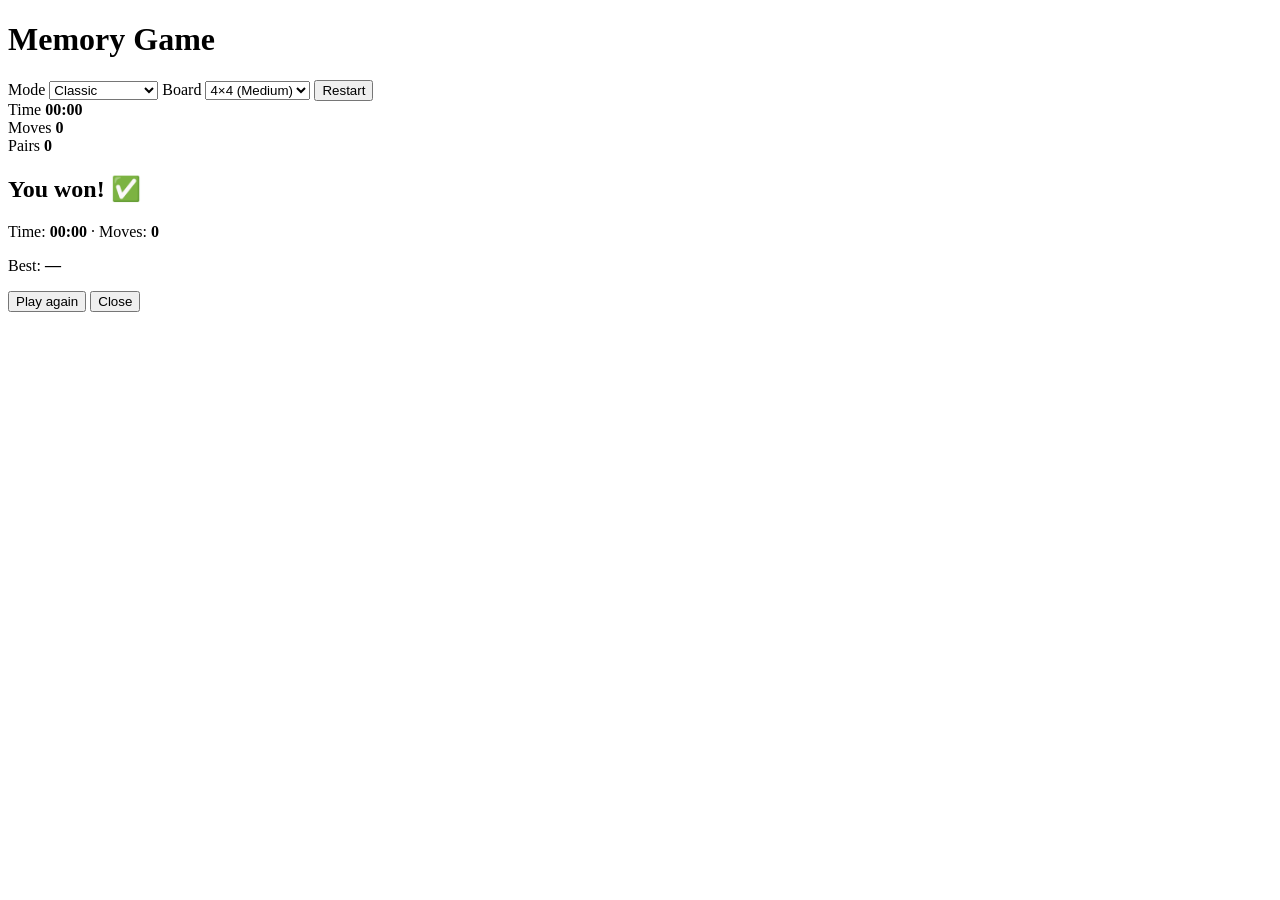
==== games/memory/index.html @ 734ac916 "Add initial HTML structure for Memory Game" ====
<!doctype html>
<html lang="en">
  <head>
    <meta charset="UTF-8" />
    <meta name="viewport" content="width=device-width, initial-scale=1.0" />
    <title>Memory Game</title>
    <link rel="stylesheet" href="../../css/site.css">
    <link rel="stylesheet" href="style.css">
  </head>
  <body>
    <header class="top">
      <h1>Memory Game</h1>

      <div class="controls">
        <label class="control">
          <span>Mode</span>
          <select id="mode">
            <option value="classic">Classic</option>
            <option value="moves">Limited Moves</option>
            <option value="time">Beat the Clock</option>
          </select>
        </label>

        <label class="control">
          <span>Board</span>
          <select id="boardSize">
            <option value="4x2">4×2 (Easy)</option>
            <option value="4x4" selected>4×4 (Medium)</option>
            <option value="6x4">6×4 (Hard)</option>
          </select>
        </label>

        <button id="restartBtn" class="btn">Restart</button>
      </div>

      <div class="stats">
        <div class="stat">
          <span>Time</span>
          <strong id="time">00:00</strong>
        </div>
        <div class="stat">
          <span>Moves</span>
          <strong id="moves">0</strong>
        </div>
        <div class="stat">
          <span>Pairs</span>
          <strong id="pairs">0</strong>
        </div>
      </div>
    </header>

    <main>
      <section
        id="gameBoard"
        class="board"
        aria-label="Memory game board"
      ></section>
    </main>
    <!-- Win Modal -->
    <div
      id="winModal"
      class="modal hidden"
      role="dialog"
      aria-modal="true"
      aria-labelledby="winTitle"
    >
      <div class="modal-card">
        <h2 id="winTitle">You won! ✅</h2>

        <p class="modal-text">
          Time: <strong id="winTime">00:00</strong> · Moves:
          <strong id="winMoves">0</strong>
        </p>

        <p class="modal-text">Best: <strong id="bestScore">—</strong></p>

        <div class="modal-actions">
          <button id="playAgainBtn" class="btn">Play again</button>
          <button id="closeModalBtn" class="btn btn-light">Close</button>
        </div>
      </div>
    </div>

    <script src="script.js"></script>
  </body>
</html>
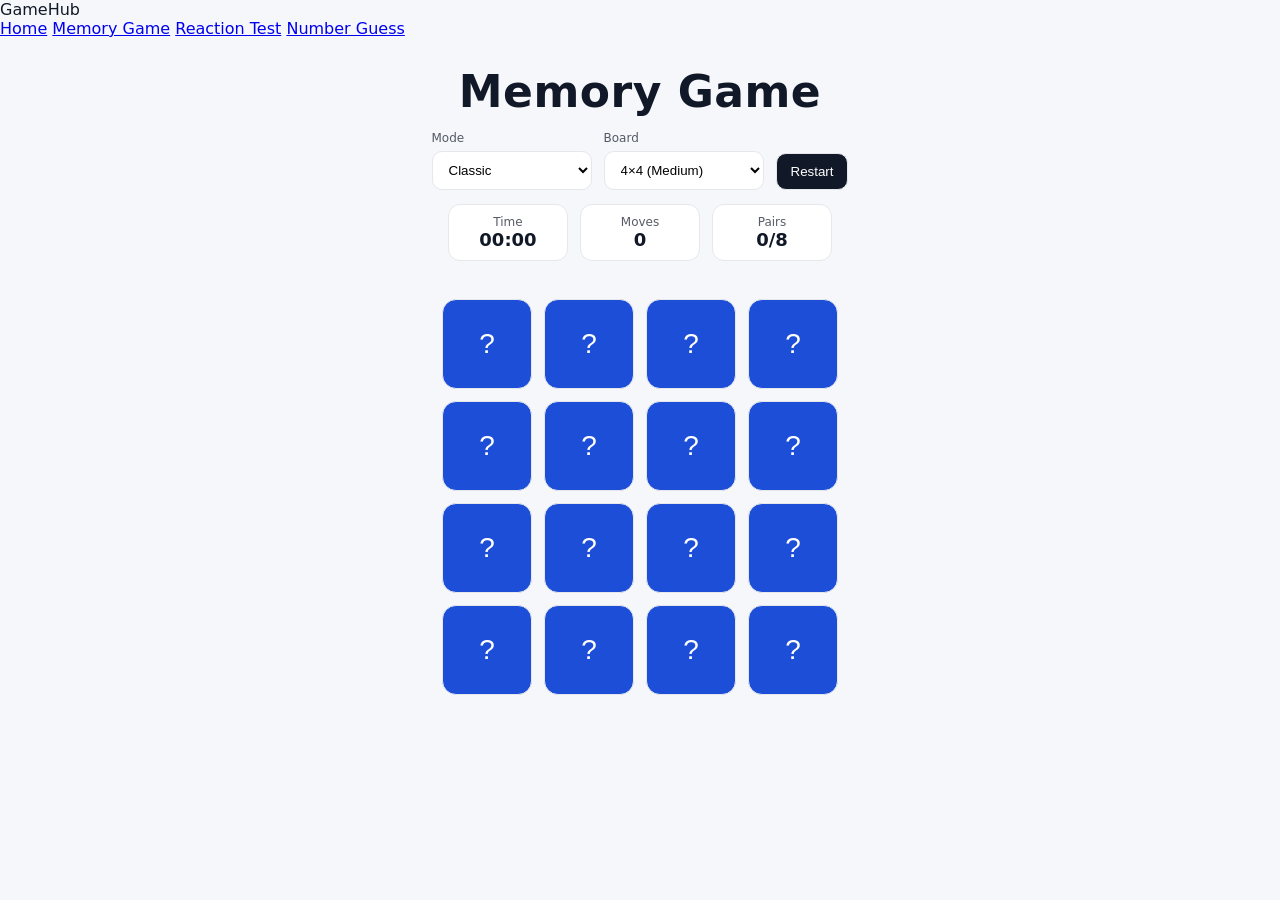
==== commit 233a8009: "Update index.html" ====
--- a/games/memory/index.html
+++ b/games/memory/index.html
@@ -7,80 +7,75 @@
     <link rel="stylesheet" href="../../css/site.css">
     <link rel="stylesheet" href="style.css">
   </head>
-  <body>
-    <header class="top">
-      <h1>Memory Game</h1>
+<body>
+  <div class="layout">
+    <aside class="sidebar">
+      <div class="brand">GameHub</div>
+      <nav class="nav">
+        <a href="../../index.html">Home</a>
+        <a href="../memory/index.html">Memory Game</a>
+        <a href="../reaction/index.html">Reaction Test</a>
+        <a href="../guess/index.html">Number Guess</a>
+      </nav>
+    </aside>
 
-      <div class="controls">
-        <label class="control">
-          <span>Mode</span>
-          <select id="mode">
-            <option value="classic">Classic</option>
-            <option value="moves">Limited Moves</option>
-            <option value="time">Beat the Clock</option>
-          </select>
-        </label>
+    <main class="main">
+      <div class="container">
 
-        <label class="control">
-          <span>Board</span>
-          <select id="boardSize">
-            <option value="4x2">4×2 (Easy)</option>
-            <option value="4x4" selected>4×4 (Medium)</option>
-            <option value="6x4">6×4 (Hard)</option>
-          </select>
-        </label>
+        <!-- YOUR MEMORY GAME UI STARTS HERE -->
+        <header class="top">
+          <h1>Memory Game</h1>
 
-        <button id="restartBtn" class="btn">Restart</button>
+          <div class="controls">
+            <label class="control">
+              <span>Mode</span>
+              <select id="mode">
+                <option value="classic">Classic</option>
+                <option value="moves">Limited Moves</option>
+                <option value="time">Beat the Clock</option>
+              </select>
+            </label>
+
+            <label class="control">
+              <span>Board</span>
+              <select id="boardSize">
+                <option value="4x2">4×2 (Easy)</option>
+                <option value="4x4" selected>4×4 (Medium)</option>
+                <option value="6x4">6×4 (Hard)</option>
+              </select>
+            </label>
+
+            <button id="restartBtn" class="btn">Restart</button>
+          </div>
+
+          <div class="stats">
+            <div class="stat"><span>Time</span><strong id="time">00:00</strong></div>
+            <div class="stat"><span>Moves</span><strong id="moves">0</strong></div>
+            <div class="stat"><span>Pairs</span><strong id="pairs">0/0</strong></div>
+          </div>
+        </header>
+
+        <section id="gameBoard" class="board" aria-label="Memory game board"></section>
+
+        <!-- your modal (if you have it) can stay here -->
+        <div id="winModal" class="modal hidden" role="dialog" aria-modal="true" aria-labelledby="winTitle">
+          <div class="modal-card">
+            <h2 id="winTitle">You won! ✅</h2>
+            <p class="modal-text">Time: <strong id="winTime">00:00</strong> · Moves: <strong id="winMoves">0</strong></p>
+            <p class="modal-text">Best: <strong id="bestScore">—</strong></p>
+            <div class="modal-actions">
+              <button id="playAgainBtn" class="btn">Play again</button>
+              <button id="closeModalBtn" class="btn btn-light">Close</button>
+            </div>
+          </div>
+        </div>
+
+        <!-- YOUR MEMORY GAME UI ENDS HERE -->
+
       </div>
+    </main>
+  </div>
 
-      <div class="stats">
-        <div class="stat">
-          <span>Time</span>
-          <strong id="time">00:00</strong>
-        </div>
-        <div class="stat">
-          <span>Moves</span>
-          <strong id="moves">0</strong>
-        </div>
-        <div class="stat">
-          <span>Pairs</span>
-          <strong id="pairs">0</strong>
-        </div>
-      </div>
-    </header>
-
-    <main>
-      <section
-        id="gameBoard"
-        class="board"
-        aria-label="Memory game board"
-      ></section>
-    </main>
-    <!-- Win Modal -->
-    <div
-      id="winModal"
-      class="modal hidden"
-      role="dialog"
-      aria-modal="true"
-      aria-labelledby="winTitle"
-    >
-      <div class="modal-card">
-        <h2 id="winTitle">You won! ✅</h2>
-
-        <p class="modal-text">
-          Time: <strong id="winTime">00:00</strong> · Moves:
-          <strong id="winMoves">0</strong>
-        </p>
-
-        <p class="modal-text">Best: <strong id="bestScore">—</strong></p>
-
-        <div class="modal-actions">
-          <button id="playAgainBtn" class="btn">Play again</button>
-          <button id="closeModalBtn" class="btn btn-light">Close</button>
-        </div>
-      </div>
-    </div>
-
-    <script src="script.js"></script>
-  </body>
+  <script src="script.js"></script>
+</body>
 </html>
--- a/games/memory/style.css
+++ b/games/memory/style.css
@@ -0,0 +1,176 @@
+* { box-sizing: border-box; }
+body {
+  margin: 0;
+  font-family: system-ui, -apple-system, Segoe UI, Roboto, Arial, sans-serif;
+  background: #f6f7fb;
+  color: #111827;
+}
+
+.top {
+  max-width: 980px;
+  margin: 0 auto;
+  padding: 28px 18px 10px;
+  text-align: center;
+}
+
+h1 {
+  margin: 0 0 14px;
+  font-size: 44px;
+  letter-spacing: 0.5px;
+}
+
+.controls {
+  display: flex;
+  gap: 12px;
+  justify-content: center;
+  align-items: end;
+  flex-wrap: wrap;
+  margin: 12px 0 14px;
+}
+
+.control {
+  display: grid;
+  gap: 6px;
+  text-align: left;
+}
+
+.control span {
+  font-size: 12px;
+  opacity: 0.7;
+}
+
+select {
+  padding: 10px 12px;
+  border-radius: 10px;
+  border: 1px solid #e5e7eb;
+  background: white;
+  min-width: 160px;
+}
+
+.btn {
+  padding: 10px 14px;
+  border-radius: 10px;
+  border: 1px solid #e5e7eb;
+  background: #111827;
+  color: white;
+  cursor: pointer;
+}
+
+.btn:active { transform: translateY(1px); }
+
+.stats {
+  display: flex;
+  gap: 12px;
+  justify-content: center;
+  flex-wrap: wrap;
+  margin: 14px 0 6px;
+}
+
+.stat {
+  background: white;
+  border: 1px solid #e5e7eb;
+  padding: 10px 14px;
+  border-radius: 12px;
+  min-width: 120px;
+}
+
+.stat span {
+  display: block;
+  font-size: 12px;
+  opacity: 0.7;
+}
+
+.stat strong { font-size: 18px; }
+
+.board {
+  max-width: 980px;
+  margin: 22px auto 40px;
+  padding: 0 18px;
+  display: grid;
+  gap: 12px;
+  justify-content: center;
+}
+.card {
+  width: 90px;
+  height: 90px;
+  border: none;
+  background: transparent;
+  padding: 0;
+  cursor: pointer;
+}
+
+.card-inner {
+  width: 100%;
+  height: 100%;
+  position: relative;
+  border-radius: 14px;
+  transform-style: preserve-3d;
+  transition: transform 200ms ease;
+}
+
+.card.flipped .card-inner,
+.card.matched .card-inner {
+  transform: rotateY(180deg);
+}
+
+.card-face {
+  position: absolute;
+  inset: 0;
+  border-radius: 14px;
+  display: grid;
+  place-items: center;
+  font-size: 28px;
+  user-select: none;
+  backface-visibility: hidden;
+  border: 1px solid #e5e7eb;
+}
+
+.card-front {
+  background: #1d4ed8;
+  color: white;
+}
+
+.card-back {
+  background: white;
+  transform: rotateY(180deg);
+}
+
+.card.matched .card-back {
+  border-color: #22c55e;
+}
+.modal.hidden { display: none; }
+
+.modal {
+  position: fixed;
+  inset: 0;
+  background: rgba(17, 24, 39, 0.55);
+  display: grid;
+  place-items: center;
+  padding: 18px;
+}
+
+.modal-card {
+  width: 100%;
+  max-width: 420px;
+  background: white;
+  border-radius: 16px;
+  padding: 18px;
+  border: 1px solid #e5e7eb;
+  box-shadow: 0 10px 30px rgba(0,0,0,0.18);
+  text-align: center;
+}
+
+.modal-text { margin: 10px 0; }
+
+.modal-actions {
+  display: flex;
+  gap: 10px;
+  justify-content: center;
+  margin-top: 14px;
+  flex-wrap: wrap;
+}
+
+.btn.btn-light {
+  background: white;
+  color: #111827;
+}
